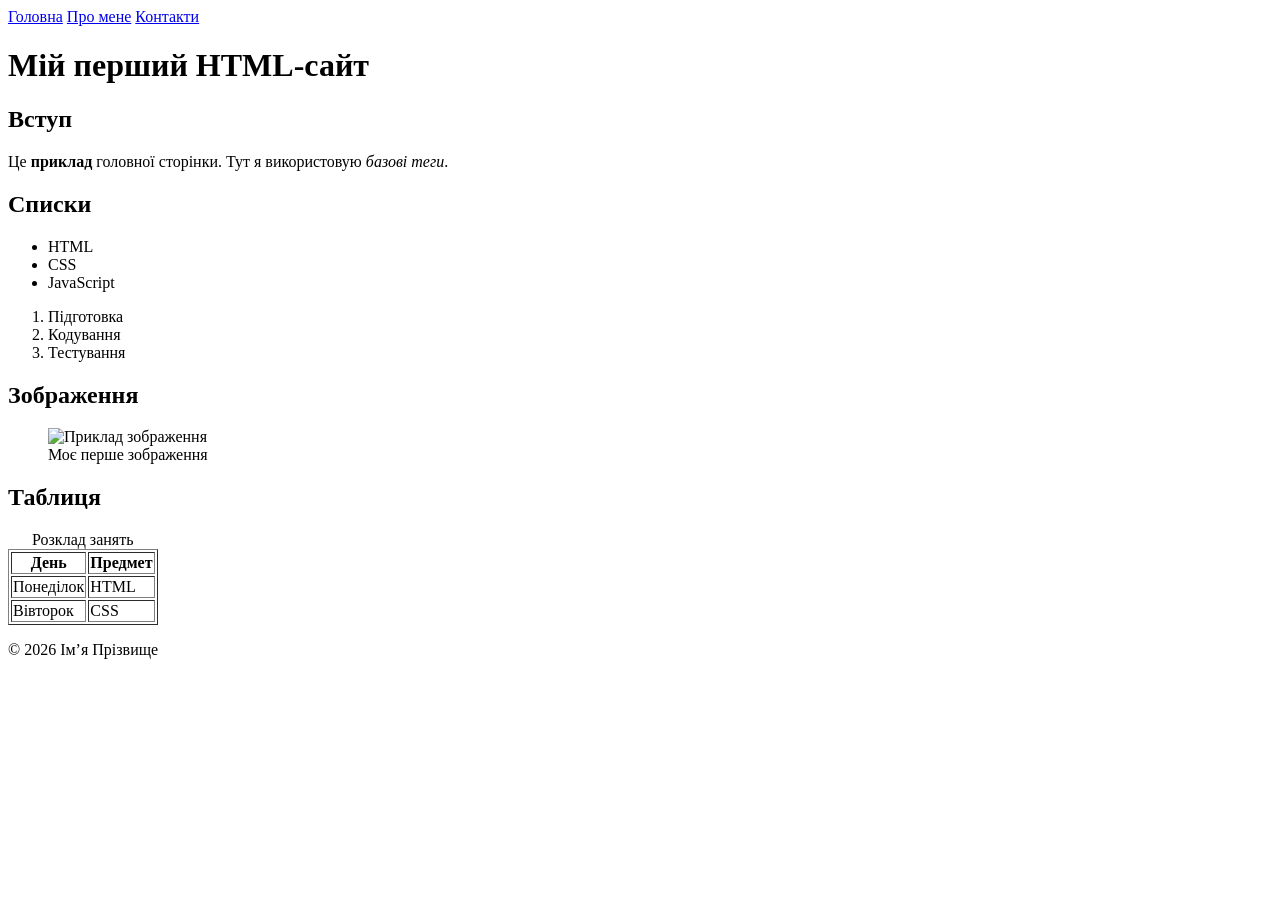
==== lab01-html/index.html @ 9f9037dc "feat: add content to index, contact, about pages" ====
<!DOCTYPE html>
<html lang="uk">
<head>
  <meta charset="UTF-8">
  <meta name="viewport" content="width=device-width, initial-scale=1.0">
  <meta name="description" content="Мій перший HTML-сайт з базовою структурою.">
  <title>Мій перший HTML-сайт</title>
</head>
<body>
  <header>
    <nav>
      <a href="index.html">Головна</a>
      <a href="pages/about.html">Про мене</a>
      <a href="pages/contact.html">Контакти</a>
    </nav>
  </header>

  <main>
    <h1>Мій перший HTML-сайт</h1>
    <h2>Вступ</h2>
    <p>Це <strong>приклад</strong> головної сторінки. Тут я використовую <em>базові теги</em>.</p>

    <h2>Списки</h2>
    <ul>
      <li>HTML</li>
      <li>CSS</li>
      <li>JavaScript</li>
    </ul>
    <ol>
      <li>Підготовка</li>
      <li>Кодування</li>
      <li>Тестування</li>
    </ol>

    <h2>Зображення</h2>
    <figure>
      <img src="assets/img/placeholder.png" alt="Приклад зображення" width="200" height="150">
      <figcaption>Моє перше зображення</figcaption>
    </figure>

    <h2>Таблиця</h2>
    <table border="1">
      <caption>Розклад занять</caption>
      <thead>
        <tr><th>День</th><th>Предмет</th></tr>
      </thead>
      <tbody>
        <tr><td>Понеділок</td><td>HTML</td></tr>
        <tr><td>Вівторок</td><td>CSS</td></tr>
      </tbody>
    </table>
  </main>

  <footer>
    <p>&copy; 2026 Ім’я Прізвище</p>
  </footer>
</body>
</html>
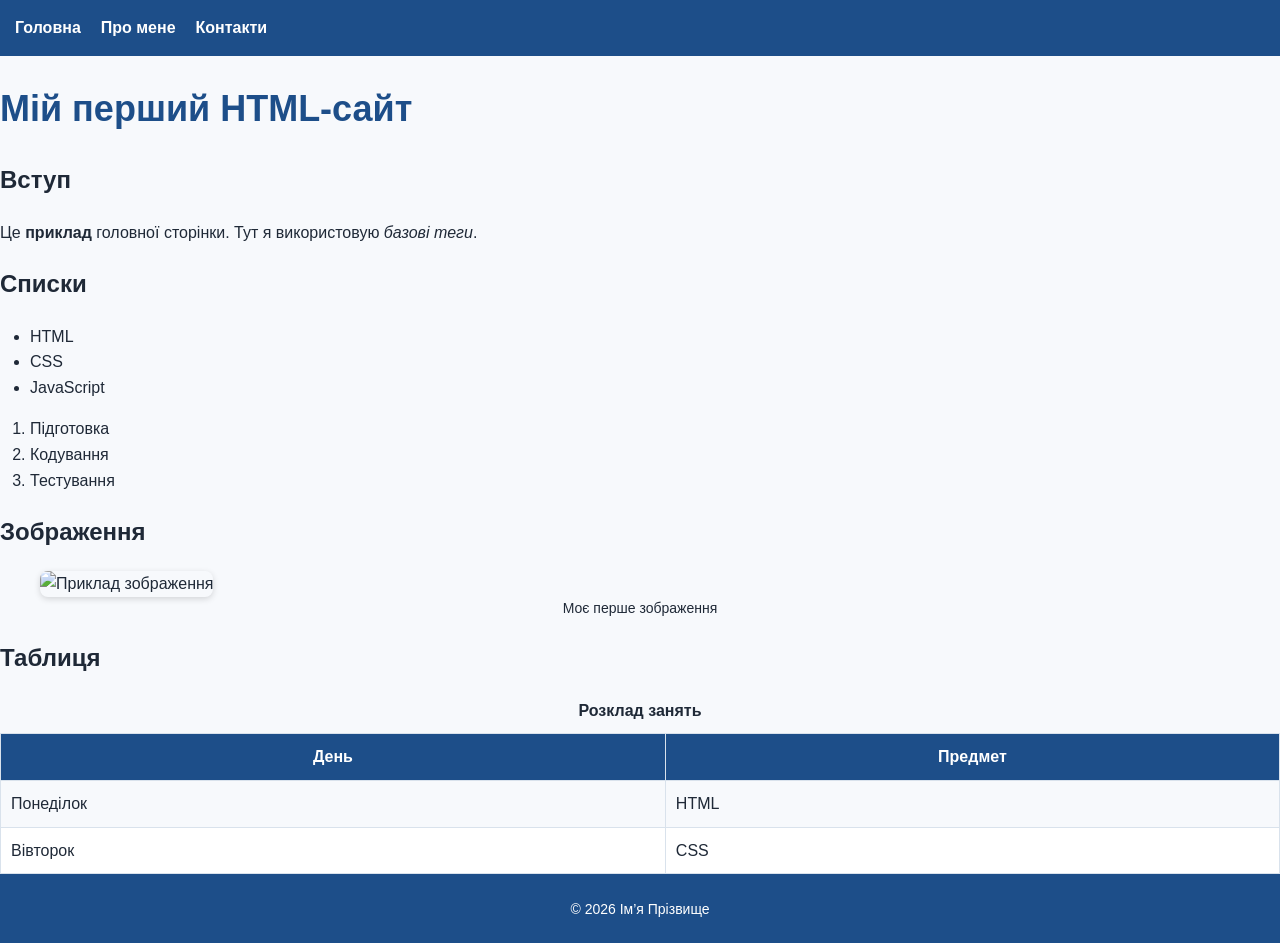
==== commit 617b8f3c: "feat: add CSS styling (style.css, responsive.css) for lab02-css" ====
--- a/lab01-html/index.html
+++ b/lab01-html/index.html
@@ -1,6 +1,10 @@
 <!DOCTYPE html>
 <html lang="uk">
-<head>
+<head> 
+    
+<link rel="stylesheet" href="./styles/style.css">
+<link rel="stylesheet" href="./styles/responsive.css">
+
   <meta charset="UTF-8">
   <meta name="viewport" content="width=device-width, initial-scale=1.0">
   <meta name="description" content="Мій перший HTML-сайт з базовою структурою.">
--- a/lab01-html/styles/style.css
+++ b/lab01-html/styles/style.css
@@ -0,0 +1,158 @@
+:root {
+  --color-primary: #1d4e89;
+  --color-accent: #ffb703;
+  --color-bg: #f7f9fc;
+  --color-surface: #ffffff;
+  --color-text: #1f2937;
+  --color-border: #d9e2ec;
+}
+
+*,
+*::before,
+*::after {
+  box-sizing: border-box;
+}
+
+body {
+  margin: 0;
+  font-family: Arial, sans-serif;
+  line-height: 1.6;
+  color: var(--color-text);
+  background-color: var(--color-bg);
+}
+
+.container {
+  width: min(1100px, calc(100% - 32px));
+  margin: 0 auto;
+  padding: 20px;
+}
+
+/* Header & Navigation */
+header {
+  background: var(--color-primary);
+  color: #fff;
+  padding: 15px;
+}
+
+nav {
+  display: flex;
+  gap: 20px;
+}
+
+nav a {
+  color: #fff;
+  text-decoration: none;
+  font-weight: bold;
+}
+
+nav a:hover {
+  color: var(--color-accent);
+}
+
+nav a.active {
+  border-bottom: 2px solid var(--color-accent);
+}
+
+/* Footer */
+footer {
+  background: var(--color-primary);
+  color: #fff;
+  text-align: center;
+  font-size: 14px;
+  padding: 10px;
+}
+
+/* Headings & Paragraphs */
+h1 {
+  font-size: 36px;
+  color: var(--color-primary);
+}
+
+h2 {
+  font-size: 24px;
+  margin-top: 20px;
+}
+
+p {
+  margin-bottom: 12px;
+}
+
+/* Lists */
+ul, ol {
+  margin-left: 20px;
+  padding-left: 10px;
+}
+
+/* Images */
+figure img {
+  max-width: 100%;
+  border-radius: 8px;
+  box-shadow: 0 2px 6px rgba(0,0,0,0.15);
+}
+
+figcaption {
+  text-align: center;
+  font-size: 14px;
+  color: var(--color-text);
+}
+
+/* Table */
+table {
+  width: 100%;
+  border-collapse: collapse;
+  margin-top: 20px;
+}
+
+table caption {
+  font-weight: bold;
+  margin-bottom: 10px;
+}
+
+thead {
+  background: var(--color-primary);
+  color: #fff;
+}
+
+td, th {
+  border: 1px solid var(--color-border);
+  padding: 10px;
+}
+
+tbody tr:nth-child(even) {
+  background: var(--color-surface);
+}
+
+/* Contact Form */
+form {
+  background: var(--color-surface);
+  padding: 20px;
+  border: 1px solid var(--color-border);
+  border-radius: 10px;
+}
+
+input, select, textarea {
+  width: 100%;
+  padding: 12px 14px;
+  border: 1px solid var(--color-border);
+  border-radius: 10px;
+  margin-bottom: 15px;
+}
+
+input:focus, select:focus, textarea:focus {
+  outline: none;
+  border-color: var(--color-primary);
+  box-shadow: 0 0 0 3px rgba(29, 78, 137, 0.15);
+}
+
+button {
+  padding: 12px 18px;
+  border: none;
+  border-radius: 10px;
+  background: var(--color-primary);
+  color: #fff;
+  cursor: pointer;
+}
+
+button:hover {
+  opacity: 0.92;
+}
--- a/lab01-html/styles/responsive.css
+++ b/lab01-html/styles/responsive.css
@@ -0,0 +1,22 @@
+@media (max-width: 768px) {
+  nav {
+    flex-direction: column;
+    gap: 10px;
+  }
+
+  h1 {
+    font-size: 28px;
+  }
+
+  .container {
+    width: min(100% - 20px, 1100px);
+  }
+
+  table, video, audio {
+    max-width: 100%;
+  }
+
+  form {
+    padding: 15px;
+  }
+}
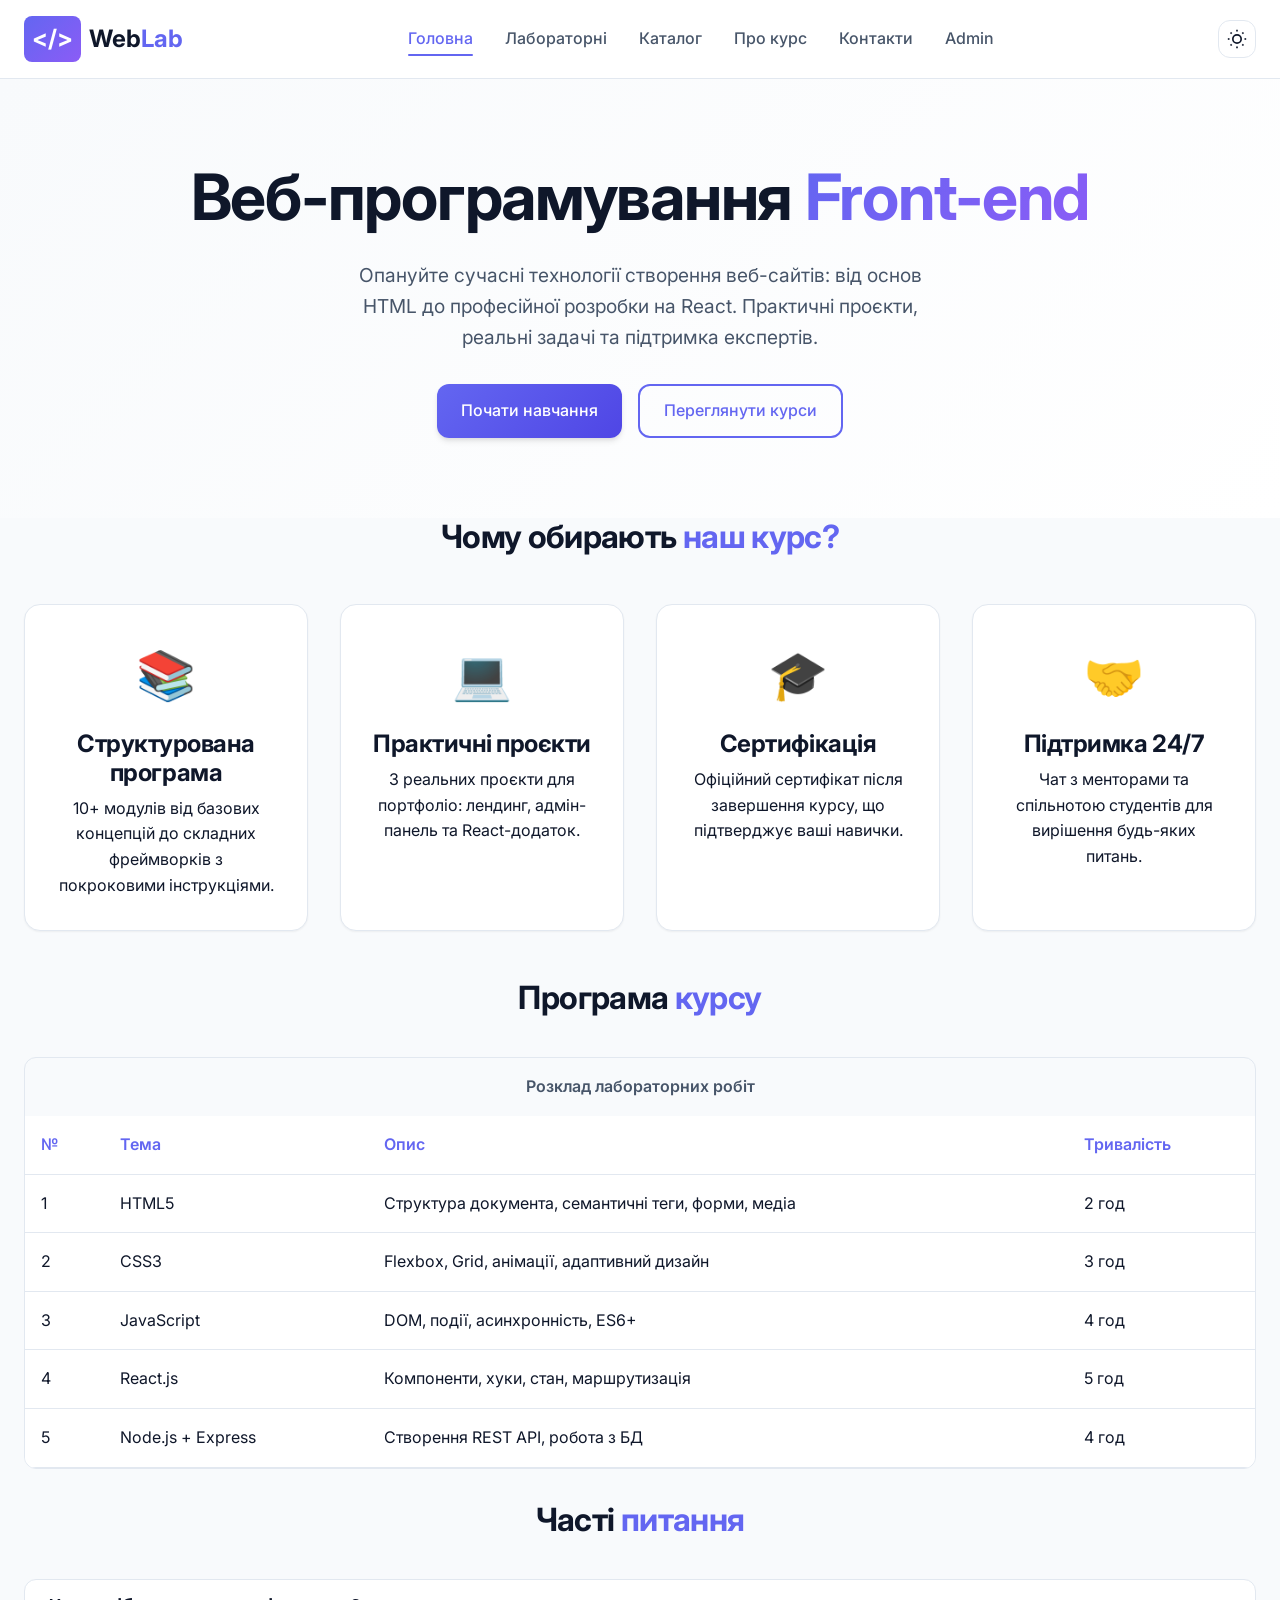
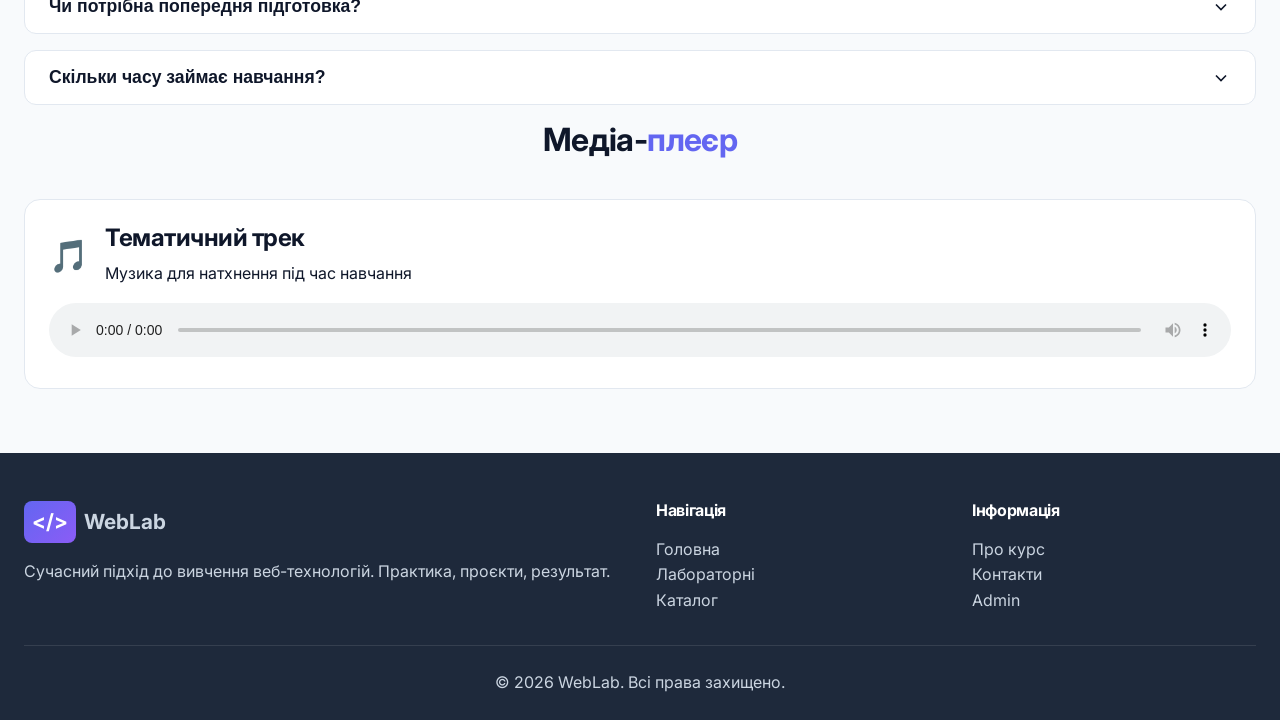
==== commit f2c0e258: "оновив проект" ====
--- a/lab01-html/index.html
+++ b/lab01-html/index.html
@@ -1,62 +1,204 @@
 <!DOCTYPE html>
 <html lang="uk">
-<head> 
+<head>
+    <meta charset="UTF-8">
+    <meta name="viewport" content="width=device-width, initial-scale=1.0, viewport-fit=cover">
+    <meta name="description" content="Сучасний курс з веб-програмування: HTML, CSS, JavaScript, React. Опануйте фронтенд-розробку з нуля до професійного рівня.">
+    <title>WebLab | Сучасний курс веб-програмування</title>
     
-<link rel="stylesheet" href="./styles/style.css">
-<link rel="stylesheet" href="./styles/responsive.css">
-
-  <meta charset="UTF-8">
-  <meta name="viewport" content="width=device-width, initial-scale=1.0">
-  <meta name="description" content="Мій перший HTML-сайт з базовою структурою.">
-  <title>Мій перший HTML-сайт</title>
+    <link href="https://fonts.googleapis.com/css2?family=Inter:opsz,wght@14..32,300;14..32,400;14..32,500;14..32,600;14..32,700;14..32,800&display=swap" rel="stylesheet">
+    <link rel="stylesheet" href="styles/style.css">
+    <link rel="stylesheet" href="styles/responsive.css">
+    
+    <script src="js/theme.js" defer></script>
+    <script src="js/main.js" defer></script>
 </head>
 <body>
-  <header>
-    <nav>
-      <a href="index.html">Головна</a>
-      <a href="pages/about.html">Про мене</a>
-      <a href="pages/contact.html">Контакти</a>
-    </nav>
-  </header>
-
-  <main>
-    <h1>Мій перший HTML-сайт</h1>
-    <h2>Вступ</h2>
-    <p>Це <strong>приклад</strong> головної сторінки. Тут я використовую <em>базові теги</em>.</p>
-
-    <h2>Списки</h2>
-    <ul>
-      <li>HTML</li>
-      <li>CSS</li>
-      <li>JavaScript</li>
-    </ul>
-    <ol>
-      <li>Підготовка</li>
-      <li>Кодування</li>
-      <li>Тестування</li>
-    </ol>
-
-    <h2>Зображення</h2>
-    <figure>
-      <img src="assets/img/placeholder.png" alt="Приклад зображення" width="200" height="150">
-      <figcaption>Моє перше зображення</figcaption>
-    </figure>
-
-    <h2>Таблиця</h2>
-    <table border="1">
-      <caption>Розклад занять</caption>
-      <thead>
-        <tr><th>День</th><th>Предмет</th></tr>
-      </thead>
-      <tbody>
-        <tr><td>Понеділок</td><td>HTML</td></tr>
-        <tr><td>Вівторок</td><td>CSS</td></tr>
-      </tbody>
-    </table>
-  </main>
-
-  <footer>
-    <p>&copy; 2026 Ім’я Прізвище</p>
-  </footer>
+    <header class="site-header">
+        <div class="container header-container">
+            <div class="logo">
+                <a href="index.html">
+                    <span class="logo-icon">&lt;/&gt;</span>
+                    <span class="logo-text">Web<span class="logo-accent">Lab</span></span>
+                </a>
+            </div>
+            
+            <nav class="nav-desktop">
+                <ul class="nav-list">
+                    <li><a href="index.html" class="nav-link active">Головна</a></li>
+                    <li><a href="labs.html" class="nav-link">Лабораторні</a></li>
+                    <li><a href="catalog.html" class="nav-link">Каталог</a></li>
+                    <li><a href="pages/about.html" class="nav-link">Про курс</a></li>
+                    <li><a href="pages/contact.html" class="nav-link">Контакти</a></li>
+                    <li><a href="admin.html" class="nav-link">Admin</a></li>
+                </ul>
+            </nav>
+            
+            <div class="header-actions">
+                <button class="theme-toggle" id="themeToggle" aria-label="Перемикач теми">
+                    <svg class="sun-icon" width="20" height="20" viewBox="0 0 24 24" fill="none" stroke="currentColor" stroke-width="2">
+                        <circle cx="12" cy="12" r="5"/>
+                        <line x1="12" y1="1" x2="12" y2="3"/>
+                        <line x1="12" y1="21" x2="12" y2="23"/>
+                        <line x1="4.22" y1="4.22" x2="5.64" y2="5.64"/>
+                        <line x1="18.36" y1="18.36" x2="19.78" y2="19.78"/>
+                        <line x1="1" y1="12" x2="3" y2="12"/>
+                        <line x1="21" y1="12" x2="23" y2="12"/>
+                        <line x1="4.22" y1="19.78" x2="5.64" y2="18.36"/>
+                        <line x1="18.36" y1="5.64" x2="19.78" y2="4.22"/>
+                    </svg>
+                    <svg class="moon-icon" width="20" height="20" viewBox="0 0 24 24" fill="none" stroke="currentColor" stroke-width="2">
+                        <path d="M21 12.79A9 9 0 1 1 11.21 3 7 7 0 0 0 21 12.79z"/>
+                    </svg>
+                </button>
+                <button class="burger-menu" id="burgerMenu" aria-label="Меню">
+                    <span></span><span></span><span></span>
+                </button>
+            </div>
+        </div>
+        
+        <div class="mobile-nav" id="mobileNav">
+            <div class="mobile-nav-container">
+                <ul class="mobile-nav-list">
+                    <li><a href="index.html" class="mobile-nav-link active">Головна</a></li>
+                    <li><a href="labs.html" class="mobile-nav-link">Лабораторні</a></li>
+                    <li><a href="catalog.html" class="mobile-nav-link">Каталог</a></li>
+                    <li><a href="pages/about.html" class="mobile-nav-link">Про курс</a></li>
+                    <li><a href="pages/contact.html" class="mobile-nav-link">Контакти</a></li>
+                    <li><a href="admin.html" class="mobile-nav-link">Admin</a></li>
+                </ul>
+            </div>
+        </div>
+    </header>
+
+    <main>
+        <section class="hero">
+            <div class="container">
+                <div class="hero-content">
+                    <h1>Веб-програмування <span class="hero-accent">Front-end</span></h1>
+                    <p class="hero-subtitle">Опануйте сучасні технології створення веб-сайтів: від основ HTML до професійної розробки на React. Практичні проєкти, реальні задачі та підтримка експертів.</p>
+                    <div class="hero-buttons">
+                        <a href="labs.html" class="btn btn-primary">Почати навчання</a>
+                        <a href="catalog.html" class="btn btn-secondary">Переглянути курси</a>
+                    </div>
+                </div>
+            </div>
+        </section>
+
+        <section class="features">
+            <div class="container">
+                <h2 class="section-title">Чому обирають <span class="highlight">наш курс?</span></h2>
+                <div class="features-grid">
+                    <div class="feature-card">
+                        <div class="feature-icon">📚</div>
+                        <h3>Структурована програма</h3>
+                        <p>10+ модулів від базових концепцій до складних фреймворків з покроковими інструкціями.</p>
+                    </div>
+                    <div class="feature-card">
+                        <div class="feature-icon">💻</div>
+                        <h3>Практичні проєкти</h3>
+                        <p>3 реальних проєкти для портфоліо: лендинг, адмін-панель та React-додаток.</p>
+                    </div>
+                    <div class="feature-card">
+                        <div class="feature-icon">🎓</div>
+                        <h3>Сертифікація</h3>
+                        <p>Офіційний сертифікат після завершення курсу, що підтверджує ваші навички.</p>
+                    </div>
+                    <div class="feature-card">
+                        <div class="feature-icon">🤝</div>
+                        <h3>Підтримка 24/7</h3>
+                        <p>Чат з менторами та спільнотою студентів для вирішення будь-яких питань.</p>
+                    </div>
+                </div>
+            </div>
+        </section>
+
+        <section class="labs-preview">
+            <div class="container">
+                <h2 class="section-title">Програма <span class="highlight">курсу</span></h2>
+                <div class="table-wrapper">
+                    <table class="labs-table">
+                        <caption>Розклад лабораторних робіт</caption>
+                        <thead>
+                            <tr><th>№</th><th>Тема</th><th>Опис</th><th>Тривалість</th></tr>
+                        </thead>
+                        <tbody>
+                            <tr><td>1</td><td>HTML5</td><td>Структура документа, семантичні теги, форми, медіа</td><td>2 год</td></tr>
+                            <tr><td>2</td><td>CSS3</td><td>Flexbox, Grid, анімації, адаптивний дизайн</td><td>3 год</td></tr>
+                            <tr><td>3</td><td>JavaScript</td><td>DOM, події, асинхронність, ES6+</td><td>4 год</td></tr>
+                            <tr><td>4</td><td>React.js</td><td>Компоненти, хуки, стан, маршрутизація</td><td>5 год</td></tr>
+                            <tr><td>5</td><td>Node.js + Express</td><td>Створення REST API, робота з БД</td><td>4 год</td></tr>
+                        </tbody>
+                    </table>
+                </div>
+            </div>
+        </section>
+
+        <section class="faq-section">
+            <div class="container">
+                <h2 class="section-title">Часті <span class="highlight">питання</span></h2>
+                <div class="accordion">
+                    <div class="accordion-item">
+                        <button class="accordion-header">
+                            <span>Чи потрібна попередня підготовка?</span>
+                            <svg width="20" height="20" viewBox="0 0 24 24" fill="none" stroke="currentColor" stroke-width="2"><polyline points="6 9 12 15 18 9"/></svg>
+                        </button>
+                        <div class="accordion-content">
+                            <p>Ні, курс розрахований на повних новачків. Ми починаємо з самих основ HTML та поступово переходимо до складних тем.</p>
+                        </div>
+                    </div>
+                    <div class="accordion-item">
+                        <button class="accordion-header">
+                            <span>Скільки часу займає навчання?</span>
+                            <svg width="20" height="20" viewBox="0 0 24 24" fill="none" stroke="currentColor" stroke-width="2"><polyline points="6 9 12 15 18 9"/></svg>
+                        </button>
+                        <div class="accordion-content">
+                            <p>Програма розрахована на 3 місяці при навантаженні 8-10 годин на тиждень.</p>
+                        </div>
+                    </div>
+                </div>
+            </div>
+        </section>
+
+        <section class="audio-section">
+            <div class="container">
+                <h2 class="section-title">Медіа-<span class="highlight">плеєр</span></h2>
+                <div class="audio-card">
+                    <div class="audio-info">
+                        <div class="audio-icon">🎵</div>
+                        <div>
+                            <h3>Тематичний трек</h3>
+                            <p>Музика для натхнення під час навчання</p>
+                        </div>
+                    </div>
+                    <audio controls class="custom-audio">
+                        <source src="assets/media/monkeyandanceNebo.mp3" type="audio/mpeg">
+                        <source src="assets/media/monkeysadsds.mp3" type="audio/mpeg">
+                        <p>Ваш браузер не підтримує аудіоплеєр. <a href="assets/media/monkeyandanceNebo.mp3">Завантажити аудіо</a></p>
+                    </audio>
+                </div>
+            </div>
+        </section>
+    </main>
+
+    <footer class="site-footer">
+        <div class="container">
+            <div class="footer-content">
+                <div class="footer-info">
+                    <div class="footer-logo"><span class="logo-icon">&lt;/&gt;</span><span>WebLab</span></div>
+                    <p>Сучасний підхід до вивчення веб-технологій. Практика, проєкти, результат.</p>
+                </div>
+                <div class="footer-links">
+                    <div class="footer-column"><h4>Навігація</h4><ul><li><a href="index.html">Головна</a></li><li><a href="labs.html">Лабораторні</a></li><li><a href="catalog.html">Каталог</a></li></ul></div>
+                    <div class="footer-column"><h4>Інформація</h4><ul><li><a href="pages/about.html">Про курс</a></li><li><a href="pages/contact.html">Контакти</a></li><li><a href="admin.html">Admin</a></li></ul></div>
+                </div>
+            </div>
+            <div class="footer-bottom"><p>&copy; <span id="footerYear"></span> WebLab. Всі права захищено.</p></div>
+        </div>
+    </footer>
+
+    <button class="back-to-top" id="backToTop" aria-label="Наверх">
+        <svg width="24" height="24" viewBox="0 0 24 24" fill="none" stroke="currentColor" stroke-width="2"><polyline points="18 15 12 9 6 15"/></svg>
+    </button>
 </body>
-</html>
+</html>
--- a/lab01-html/styles/style.css
+++ b/lab01-html/styles/style.css
@@ -1,158 +1,741 @@
+/* ============================================
+   WEBLAB - Сучасний CSS фреймворк
+   Темна/Світла тема, адаптивність
+   ============================================ */
+
+/* ----- CSS Variables (Light Theme Default) ----- */
 :root {
-  --color-primary: #1d4e89;
-  --color-accent: #ffb703;
-  --color-bg: #f7f9fc;
-  --color-surface: #ffffff;
-  --color-text: #1f2937;
-  --color-border: #d9e2ec;
-}
-
+    /* Кольори світлої теми */
+    --bg-primary: #f8fafc;
+    --bg-secondary: #ffffff;
+    --bg-card: #ffffff;
+    --bg-header: rgba(255, 255, 255, 0.95);
+    --bg-footer: #1e293b;
+    
+    --text-primary: #0f172a;
+    --text-secondary: #475569;
+    --text-muted: #64748b;
+    --text-footer: #cbd5e1;
+    
+    --border-color: #e2e8f0;
+    --border-light: #f1f5f9;
+    
+    --accent-primary: #6366f1;
+    --accent-primary-dark: #4f46e5;
+    --accent-secondary: #8b5cf6;
+    --accent-success: #10b981;
+    --accent-warning: #f59e0b;
+    --accent-danger: #ef4444;
+    
+    --shadow-sm: 0 1px 2px 0 rgba(0, 0, 0, 0.05);
+    --shadow-md: 0 4px 6px -1px rgba(0, 0, 0, 0.1), 0 2px 4px -1px rgba(0, 0, 0, 0.06);
+    --shadow-lg: 0 10px 15px -3px rgba(0, 0, 0, 0.1), 0 4px 6px -2px rgba(0, 0, 0, 0.05);
+    --shadow-xl: 0 20px 25px -5px rgba(0, 0, 0, 0.1), 0 10px 10px -5px rgba(0, 0, 0, 0.04);
+    
+    --radius-sm: 0.375rem;
+    --radius-md: 0.5rem;
+    --radius-lg: 0.75rem;
+    --radius-xl: 1rem;
+    --radius-2xl: 1.5rem;
+    
+    --font-sans: 'Inter', system-ui, -apple-system, 'Segoe UI', Roboto, Helvetica, Arial, sans-serif;
+    --transition: all 0.3s cubic-bezier(0.4, 0, 0.2, 1);
+}
+
+/* ----- Темна тема ----- */
+[data-theme="dark"] {
+    --bg-primary: #0f172a;
+    --bg-secondary: #1e293b;
+    --bg-card: #1e293b;
+    --bg-header: rgba(15, 23, 42, 0.95);
+    --bg-footer: #020617;
+    
+    --text-primary: #f1f5f9;
+    --text-secondary: #cbd5e1;
+    --text-muted: #94a3b8;
+    --text-footer: #94a3b8;
+    
+    --border-color: #334155;
+    --border-light: #1e293b;
+    
+    --accent-primary: #818cf8;
+    --accent-primary-dark: #6366f1;
+    --accent-secondary: #a78bfa;
+    
+    --shadow-sm: 0 1px 2px 0 rgba(0, 0, 0, 0.3);
+    --shadow-md: 0 4px 6px -1px rgba(0, 0, 0, 0.4);
+    --shadow-lg: 0 10px 15px -3px rgba(0, 0, 0, 0.4);
+}
+
+/* ----- Global Reset ----- */
 *,
 *::before,
 *::after {
-  box-sizing: border-box;
+    margin: 0;
+    padding: 0;
+    box-sizing: border-box;
+}
+
+html {
+    scroll-behavior: smooth;
 }
 
 body {
-  margin: 0;
-  font-family: Arial, sans-serif;
-  line-height: 1.6;
-  color: var(--color-text);
-  background-color: var(--color-bg);
-}
-
+    font-family: var(--font-sans);
+    background-color: var(--bg-primary);
+    color: var(--text-primary);
+    line-height: 1.6;
+    transition: background-color 0.3s ease, color 0.3s ease;
+    min-height: 100vh;
+}
+
+/* ----- Container ----- */
 .container {
-  width: min(1100px, calc(100% - 32px));
-  margin: 0 auto;
-  padding: 20px;
-}
-
-/* Header & Navigation */
-header {
-  background: var(--color-primary);
-  color: #fff;
-  padding: 15px;
-}
-
-nav {
-  display: flex;
-  gap: 20px;
-}
-
-nav a {
-  color: #fff;
-  text-decoration: none;
-  font-weight: bold;
-}
-
-nav a:hover {
-  color: var(--color-accent);
-}
-
-nav a.active {
-  border-bottom: 2px solid var(--color-accent);
-}
-
-/* Footer */
-footer {
-  background: var(--color-primary);
-  color: #fff;
-  text-align: center;
-  font-size: 14px;
-  padding: 10px;
-}
-
-/* Headings & Paragraphs */
-h1 {
-  font-size: 36px;
-  color: var(--color-primary);
-}
-
-h2 {
-  font-size: 24px;
-  margin-top: 20px;
-}
-
-p {
-  margin-bottom: 12px;
-}
-
-/* Lists */
-ul, ol {
-  margin-left: 20px;
-  padding-left: 10px;
-}
-
-/* Images */
-figure img {
-  max-width: 100%;
-  border-radius: 8px;
-  box-shadow: 0 2px 6px rgba(0,0,0,0.15);
-}
-
-figcaption {
-  text-align: center;
-  font-size: 14px;
-  color: var(--color-text);
-}
-
-/* Table */
-table {
-  width: 100%;
-  border-collapse: collapse;
-  margin-top: 20px;
-}
-
-table caption {
-  font-weight: bold;
-  margin-bottom: 10px;
-}
-
-thead {
-  background: var(--color-primary);
-  color: #fff;
-}
-
-td, th {
-  border: 1px solid var(--color-border);
-  padding: 10px;
-}
-
-tbody tr:nth-child(even) {
-  background: var(--color-surface);
-}
-
-/* Contact Form */
-form {
-  background: var(--color-surface);
-  padding: 20px;
-  border: 1px solid var(--color-border);
-  border-radius: 10px;
-}
-
-input, select, textarea {
-  width: 100%;
-  padding: 12px 14px;
-  border: 1px solid var(--color-border);
-  border-radius: 10px;
-  margin-bottom: 15px;
-}
-
-input:focus, select:focus, textarea:focus {
-  outline: none;
-  border-color: var(--color-primary);
-  box-shadow: 0 0 0 3px rgba(29, 78, 137, 0.15);
-}
-
-button {
-  padding: 12px 18px;
-  border: none;
-  border-radius: 10px;
-  background: var(--color-primary);
-  color: #fff;
-  cursor: pointer;
-}
-
-button:hover {
-  opacity: 0.92;
-}
+    max-width: 1280px;
+    margin: 0 auto;
+    padding: 0 1.5rem;
+}
+
+/* ----- Typography ----- */
+h1, h2, h3, h4, h5, h6 {
+    font-weight: 700;
+    line-height: 1.2;
+    letter-spacing: -0.02em;
+}
+
+h1 { font-size: 3.5rem; margin-bottom: 1rem; }
+h2 { font-size: 2.5rem; margin-bottom: 0.75rem; }
+h3 { font-size: 1.5rem; margin-bottom: 0.5rem; }
+
+.section-title {
+    font-size: 2rem;
+    text-align: center;
+    margin-bottom: 2.5rem;
+    position: relative;
+}
+
+.section-title .highlight {
+    color: var(--accent-primary);
+    position: relative;
+}
+
+/* ----- Buttons ----- */
+.btn {
+    display: inline-flex;
+    align-items: center;
+    gap: 0.5rem;
+    padding: 0.75rem 1.5rem;
+    border-radius: var(--radius-lg);
+    font-weight: 500;
+    text-decoration: none;
+    transition: var(--transition);
+    cursor: pointer;
+    border: none;
+    font-size: 1rem;
+}
+
+.btn-primary {
+    background: linear-gradient(135deg, var(--accent-primary), var(--accent-primary-dark));
+    color: white;
+    box-shadow: var(--shadow-md);
+}
+
+.btn-primary:hover {
+    transform: translateY(-2px);
+    box-shadow: var(--shadow-lg);
+    filter: brightness(1.05);
+}
+
+.btn-secondary {
+    background: transparent;
+    color: var(--accent-primary);
+    border: 2px solid var(--accent-primary);
+}
+
+.btn-secondary:hover {
+    background: var(--accent-primary);
+    color: white;
+    transform: translateY(-2px);
+}
+
+/* ----- Header & Navigation ----- */
+.site-header {
+    position: sticky;
+    top: 0;
+    background: var(--bg-header);
+    backdrop-filter: blur(10px);
+    border-bottom: 1px solid var(--border-color);
+    z-index: 1000;
+    transition: var(--transition);
+}
+
+.header-container {
+    display: flex;
+    justify-content: space-between;
+    align-items: center;
+    padding: 1rem 1.5rem;
+}
+
+.logo a {
+    display: flex;
+    align-items: center;
+    gap: 0.5rem;
+    text-decoration: none;
+    font-size: 1.5rem;
+    font-weight: 700;
+}
+
+.logo-icon {
+    background: linear-gradient(135deg, var(--accent-primary), var(--accent-secondary));
+    padding: 0.25rem 0.5rem;
+    border-radius: var(--radius-md);
+    color: white;
+}
+
+.logo-text { color: var(--text-primary); }
+.logo-accent { color: var(--accent-primary); }
+
+/* Desktop Navigation */
+.nav-desktop .nav-list {
+    display: flex;
+    gap: 2rem;
+    list-style: none;
+}
+
+.nav-link {
+    text-decoration: none;
+    color: var(--text-secondary);
+    font-weight: 500;
+    transition: var(--transition);
+    position: relative;
+}
+
+.nav-link:hover,
+.nav-link.active {
+    color: var(--accent-primary);
+}
+
+.nav-link.active::after {
+    content: '';
+    position: absolute;
+    bottom: -0.5rem;
+    left: 0;
+    width: 100%;
+    height: 2px;
+    background: var(--accent-primary);
+    border-radius: 2px;
+}
+
+/* Header Actions */
+.header-actions {
+    display: flex;
+    align-items: center;
+    gap: 1rem;
+}
+
+/* Theme Toggle Button */
+.theme-toggle {
+    background: var(--bg-secondary);
+    border: 1px solid var(--border-color);
+    border-radius: var(--radius-lg);
+    padding: 0.5rem;
+    cursor: pointer;
+    display: flex;
+    align-items: center;
+    justify-content: center;
+    transition: var(--transition);
+    color: var(--text-primary);
+}
+
+.theme-toggle:hover {
+    transform: scale(1.05);
+    background: var(--border-light);
+}
+
+.theme-toggle .moon-icon { display: none; }
+[data-theme="dark"] .theme-toggle .sun-icon { display: none; }
+[data-theme="dark"] .theme-toggle .moon-icon { display: block; }
+
+/* Burger Menu */
+.burger-menu {
+    display: none;
+    flex-direction: column;
+    gap: 0.25rem;
+    background: none;
+    border: none;
+    cursor: pointer;
+    padding: 0.5rem;
+}
+
+.burger-menu span {
+    width: 25px;
+    height: 3px;
+    background: var(--text-primary);
+    border-radius: 3px;
+    transition: var(--transition);
+}
+
+.burger-menu.active span:nth-child(1) {
+    transform: rotate(45deg) translate(5px, 5px);
+}
+.burger-menu.active span:nth-child(2) { opacity: 0; }
+.burger-menu.active span:nth-child(3) {
+    transform: rotate(-45deg) translate(7px, -7px);
+}
+
+/* Mobile Navigation */
+.mobile-nav {
+    position: fixed;
+    top: 0;
+    right: -100%;
+    width: 80%;
+    max-width: 320px;
+    height: 100vh;
+    background: var(--bg-secondary);
+    box-shadow: var(--shadow-xl);
+    transition: right 0.3s ease;
+    z-index: 999;
+    padding-top: 5rem;
+}
+
+.mobile-nav.active { right: 0; }
+
+.mobile-nav-list {
+    list-style: none;
+    padding: 2rem;
+}
+
+.mobile-nav-link {
+    display: block;
+    padding: 1rem;
+    text-decoration: none;
+    color: var(--text-primary);
+    font-size: 1.2rem;
+    border-radius: var(--radius-md);
+    transition: var(--transition);
+}
+
+.mobile-nav-link:hover,
+.mobile-nav-link.active {
+    background: var(--accent-primary);
+    color: white;
+}
+
+/* ----- Hero Section ----- */
+.hero {
+    padding: 5rem 0;
+    background: linear-gradient(135deg, var(--bg-primary) 0%, var(--bg-secondary) 100%);
+    text-align: center;
+}
+
+.hero-content h1 {
+    font-size: 4rem;
+    margin-bottom: 1.5rem;
+}
+
+.hero-accent {
+    background: linear-gradient(135deg, var(--accent-primary), var(--accent-secondary));
+    background-clip: text;
+    -webkit-background-clip: text;
+    -webkit-text-fill-color: transparent;
+}
+
+.hero-subtitle {
+    font-size: 1.2rem;
+    color: var(--text-secondary);
+    max-width: 600px;
+    margin: 0 auto 2rem;
+}
+
+.hero-buttons {
+    display: flex;
+    gap: 1rem;
+    justify-content: center;
+    flex-wrap: wrap;
+}
+
+/* ----- Cards / Features ----- */
+.features-grid {
+    display: grid;
+    grid-template-columns: repeat(auto-fit, minmax(280px, 1fr));
+    gap: 2rem;
+    margin: 3rem 0;
+}
+
+.feature-card {
+    background: var(--bg-card);
+    border-radius: var(--radius-xl);
+    padding: 2rem;
+    text-align: center;
+    transition: var(--transition);
+    border: 1px solid var(--border-color);
+    box-shadow: var(--shadow-sm);
+}
+
+.feature-card:hover {
+    transform: translateY(-5px);
+    box-shadow: var(--shadow-lg);
+}
+
+.feature-icon {
+    font-size: 3rem;
+    margin-bottom: 1rem;
+}
+
+/* ----- Tables ----- */
+.table-wrapper {
+    overflow-x: auto;
+    margin: 2rem 0;
+    border-radius: var(--radius-lg);
+    border: 1px solid var(--border-color);
+}
+
+.labs-table {
+    width: 100%;
+    border-collapse: collapse;
+    background: var(--bg-card);
+}
+
+.labs-table caption {
+    padding: 1rem;
+    font-weight: 600;
+    caption-side: top;
+    color: var(--text-secondary);
+}
+
+.labs-table th,
+.labs-table td {
+    padding: 1rem;
+    text-align: left;
+    border-bottom: 1px solid var(--border-color);
+}
+
+.labs-table th {
+    background: var(--bg-secondary);
+    font-weight: 600;
+    color: var(--accent-primary);
+}
+
+.labs-table tr:hover {
+    background: var(--border-light);
+}
+
+/* ----- Accordion ----- */
+.accordion-item {
+    border: 1px solid var(--border-color);
+    border-radius: var(--radius-lg);
+    margin-bottom: 1rem;
+    overflow: hidden;
+    background: var(--bg-card);
+}
+
+.accordion-header {
+    width: 100%;
+    display: flex;
+    justify-content: space-between;
+    align-items: center;
+    padding: 1rem 1.5rem;
+    background: none;
+    border: none;
+    font-size: 1.1rem;
+    font-weight: 600;
+    color: var(--text-primary);
+    cursor: pointer;
+    transition: var(--transition);
+}
+
+.accordion-header:hover {
+    background: var(--border-light);
+}
+
+.accordion-header svg {
+    transition: transform 0.3s;
+}
+
+.accordion-header.active svg {
+    transform: rotate(180deg);
+}
+
+.accordion-content {
+    max-height: 0;
+    overflow: hidden;
+    transition: max-height 0.3s ease-out;
+    padding: 0 1.5rem;
+}
+
+.accordion-content.active {
+    max-height: 300px;
+    padding: 0 1.5rem 1rem;
+}
+
+/* ----- Form Styles ----- */
+.form-card {
+    background: var(--bg-card);
+    border-radius: var(--radius-xl);
+    padding: 2rem;
+    border: 1px solid var(--border-color);
+    box-shadow: var(--shadow-md);
+}
+
+.form-group {
+    margin-bottom: 1.5rem;
+}
+
+.form-group label {
+    display: block;
+    margin-bottom: 0.5rem;
+    font-weight: 500;
+    color: var(--text-primary);
+}
+
+.form-group input,
+.form-group select,
+.form-group textarea {
+    width: 100%;
+    padding: 0.75rem 1rem;
+    border: 1px solid var(--border-color);
+    border-radius: var(--radius-md);
+    background: var(--bg-primary);
+    color: var(--text-primary);
+    font-family: inherit;
+    transition: var(--transition);
+}
+
+.form-group input:focus,
+.form-group select:focus,
+.form-group textarea:focus {
+    outline: none;
+    border-color: var(--accent-primary);
+    box-shadow: 0 0 0 3px rgba(99, 102, 241, 0.1);
+}
+
+.form-row {
+    display: grid;
+    grid-template-columns: 1fr 1fr;
+    gap: 1rem;
+}
+
+.radio-group,
+.checkbox-group {
+    display: flex;
+    gap: 1rem;
+    align-items: center;
+    flex-wrap: wrap;
+}
+
+.radio-group label,
+.checkbox-group label {
+    display: inline-flex;
+    align-items: center;
+    gap: 0.5rem;
+    margin-bottom: 0;
+    font-weight: normal;
+}
+
+.fieldset {
+    border: 1px solid var(--border-color);
+    border-radius: var(--radius-md);
+    padding: 1rem;
+    margin-bottom: 1.5rem;
+}
+
+legend {
+    padding: 0 0.5rem;
+    font-weight: 600;
+    color: var(--accent-primary);
+}
+
+.error-message {
+    color: var(--accent-danger);
+    font-size: 0.875rem;
+    margin-top: 0.25rem;
+}
+
+.success-message {
+    background: var(--accent-success);
+    color: white;
+    padding: 1rem;
+    border-radius: var(--radius-md);
+    margin-bottom: 1rem;
+}
+
+/* ----- Audio/Video Cards ----- */
+.audio-card,
+.video-card {
+    background: var(--bg-card);
+    border-radius: var(--radius-xl);
+    padding: 1.5rem;
+    border: 1px solid var(--border-color);
+    margin-bottom: 1.5rem;
+}
+
+.audio-info {
+    display: flex;
+    align-items: center;
+    gap: 1rem;
+    margin-bottom: 1rem;
+}
+
+.audio-icon {
+    font-size: 2rem;
+}
+
+.custom-audio {
+    width: 100%;
+    border-radius: var(--radius-md);
+}
+
+video {
+    border-radius: var(--radius-lg);
+    width: 100%;
+    max-width: 100%;
+    height: auto;
+}
+
+/* ----- Labs Grid (для сторінки лабораторних) ----- */
+.labs-filters {
+    display: flex;
+    gap: 1rem;
+    margin-bottom: 2rem;
+    flex-wrap: wrap;
+}
+
+.filter-group {
+    flex: 1;
+    min-width: 200px;
+}
+
+.search-input,
+.filter-select {
+    width: 100%;
+    padding: 0.75rem;
+    border: 1px solid var(--border-color);
+    border-radius: var(--radius-md);
+    background: var(--bg-primary);
+    color: var(--text-primary);
+}
+
+.labs-grid {
+    display: grid;
+    grid-template-columns: repeat(auto-fill, minmax(320px, 1fr));
+    gap: 1.5rem;
+}
+
+.lab-card {
+    background: var(--bg-card);
+    border-radius: var(--radius-lg);
+    padding: 1.5rem;
+    border: 1px solid var(--border-color);
+    transition: var(--transition);
+}
+
+.lab-card:hover {
+    transform: translateY(-3px);
+    box-shadow: var(--shadow-lg);
+}
+
+.lab-badge {
+    display: inline-block;
+    padding: 0.25rem 0.75rem;
+    border-radius: var(--radius-sm);
+    font-size: 0.75rem;
+    font-weight: 600;
+    margin-bottom: 1rem;
+}
+
+.badge-html { background: #e54c21; color: white; }
+.badge-js { background: #f7df1e; color: #000; }
+.badge-react { background: #61dafb; color: #000; }
+
+.empty-state {
+    text-align: center;
+    padding: 3rem;
+    color: var(--text-muted);
+}
+
+/* ----- Footer ----- */
+.site-footer {
+    background: var(--bg-footer);
+    color: var(--text-footer);
+    padding: 3rem 0 1.5rem;
+    margin-top: 4rem;
+}
+
+.footer-content {
+    display: grid;
+    grid-template-columns: 1fr 1fr;
+    gap: 2rem;
+    margin-bottom: 2rem;
+}
+
+.footer-logo {
+    display: flex;
+    align-items: center;
+    gap: 0.5rem;
+    font-size: 1.3rem;
+    font-weight: 700;
+    margin-bottom: 1rem;
+}
+
+.footer-links {
+    display: grid;
+    grid-template-columns: repeat(2, 1fr);
+    gap: 2rem;
+}
+
+.footer-column h4 {
+    margin-bottom: 1rem;
+    color: white;
+}
+
+.footer-column ul {
+    list-style: none;
+}
+
+.footer-column a {
+    color: var(--text-footer);
+    text-decoration: none;
+    transition: var(--transition);
+}
+
+.footer-column a:hover {
+    color: var(--accent-primary);
+}
+
+.footer-bottom {
+    text-align: center;
+    padding-top: 1.5rem;
+    border-top: 1px solid rgba(255, 255, 255, 0.1);
+}
+
+/* ----- Back to Top Button ----- */
+.back-to-top {
+    position: fixed;
+    bottom: 2rem;
+    right: 2rem;
+    width: 48px;
+    height: 48px;
+    border-radius: 50%;
+    background: var(--accent-primary);
+    color: white;
+    border: none;
+    cursor: pointer;
+    display: flex;
+    align-items: center;
+    justify-content: center;
+    opacity: 0;
+    visibility: hidden;
+    transition: var(--transition);
+    z-index: 99;
+    box-shadow: var(--shadow-lg);
+}
+
+.back-to-top.visible {
+    opacity: 1;
+    visibility: visible;
+}
+
+.back-to-top:hover {
+    transform: translateY(-3px);
+    filter: brightness(1.1);
+}
--- a/lab01-html/styles/responsive.css
+++ b/lab01-html/styles/responsive.css
@@ -1,22 +1,130 @@
+/* ============================================
+   Адаптивний дизайн
+   ============================================ */
+
+/* Tablet (768px - 1024px) */
+@media (max-width: 1024px) {
+    .container {
+        padding: 0 1.5rem;
+    }
+    
+    h1 { font-size: 2.5rem; }
+    h2 { font-size: 2rem; }
+    .hero-content h1 { font-size: 3rem; }
+}
+
+/* Mobile (до 768px) */
 @media (max-width: 768px) {
-  nav {
-    flex-direction: column;
-    gap: 10px;
-  }
+    /* Приховуємо десктопну навігацію */
+    .nav-desktop {
+        display: none;
+    }
+    
+    /* Показуємо бургер */
+    .burger-menu {
+        display: flex;
+    }
+    
+    /* Заголовки */
+    h1 { font-size: 2rem; }
+    h2 { font-size: 1.75rem; }
+    .hero-content h1 { font-size: 2.25rem; }
+    
+    /* Hero секція */
+    .hero {
+        padding: 3rem 0;
+    }
+    
+    .hero-buttons {
+        flex-direction: column;
+        align-items: center;
+    }
+    
+    .hero-buttons .btn {
+        width: 100%;
+        max-width: 250px;
+        justify-content: center;
+    }
+    
+    /* Сітки */
+    .features-grid {
+        grid-template-columns: 1fr;
+        gap: 1rem;
+    }
+    
+    .footer-content {
+        grid-template-columns: 1fr;
+        gap: 1.5rem;
+    }
+    
+    .footer-links {
+        grid-template-columns: 1fr;
+        gap: 1rem;
+    }
+    
+    /* Форми */
+    .form-row {
+        grid-template-columns: 1fr;
+        gap: 0;
+    }
+    
+    .radio-group {
+        flex-direction: column;
+        gap: 0.5rem;
+    }
+    
+    /* Таблиця - горизонтальний скрол */
+    .table-wrapper {
+        overflow-x: auto;
+    }
+    
+    .labs-table {
+        min-width: 600px;
+    }
+    
+    /* Фільтри */
+    .labs-filters {
+        flex-direction: column;
+    }
+    
+    .filter-group {
+        width: 100%;
+    }
+    
+    /* Картки лабораторних */
+    .labs-grid {
+        grid-template-columns: 1fr;
+    }
+    
+    /* Кнопка вгору */
+    .back-to-top {
+        bottom: 1rem;
+        right: 1rem;
+        width: 40px;
+        height: 40px;
+    }
+}
 
-  h1 {
-    font-size: 28px;
-  }
-
-  .container {
-    width: min(100% - 20px, 1100px);
-  }
-
-  table, video, audio {
-    max-width: 100%;
-  }
-
-  form {
-    padding: 15px;
-  }
-}
+/* Small Mobile (до 480px) */
+@media (max-width: 480px) {
+    .container {
+        padding: 0 1rem;
+    }
+    
+    .header-container {
+        padding: 0.75rem 1rem;
+    }
+    
+    .logo-text {
+        display: none;
+    }
+    
+    .form-card {
+        padding: 1.5rem;
+    }
+    
+    .accordion-header {
+        padding: 0.75rem 1rem;
+        font-size: 0.95rem;
+    }
+}
